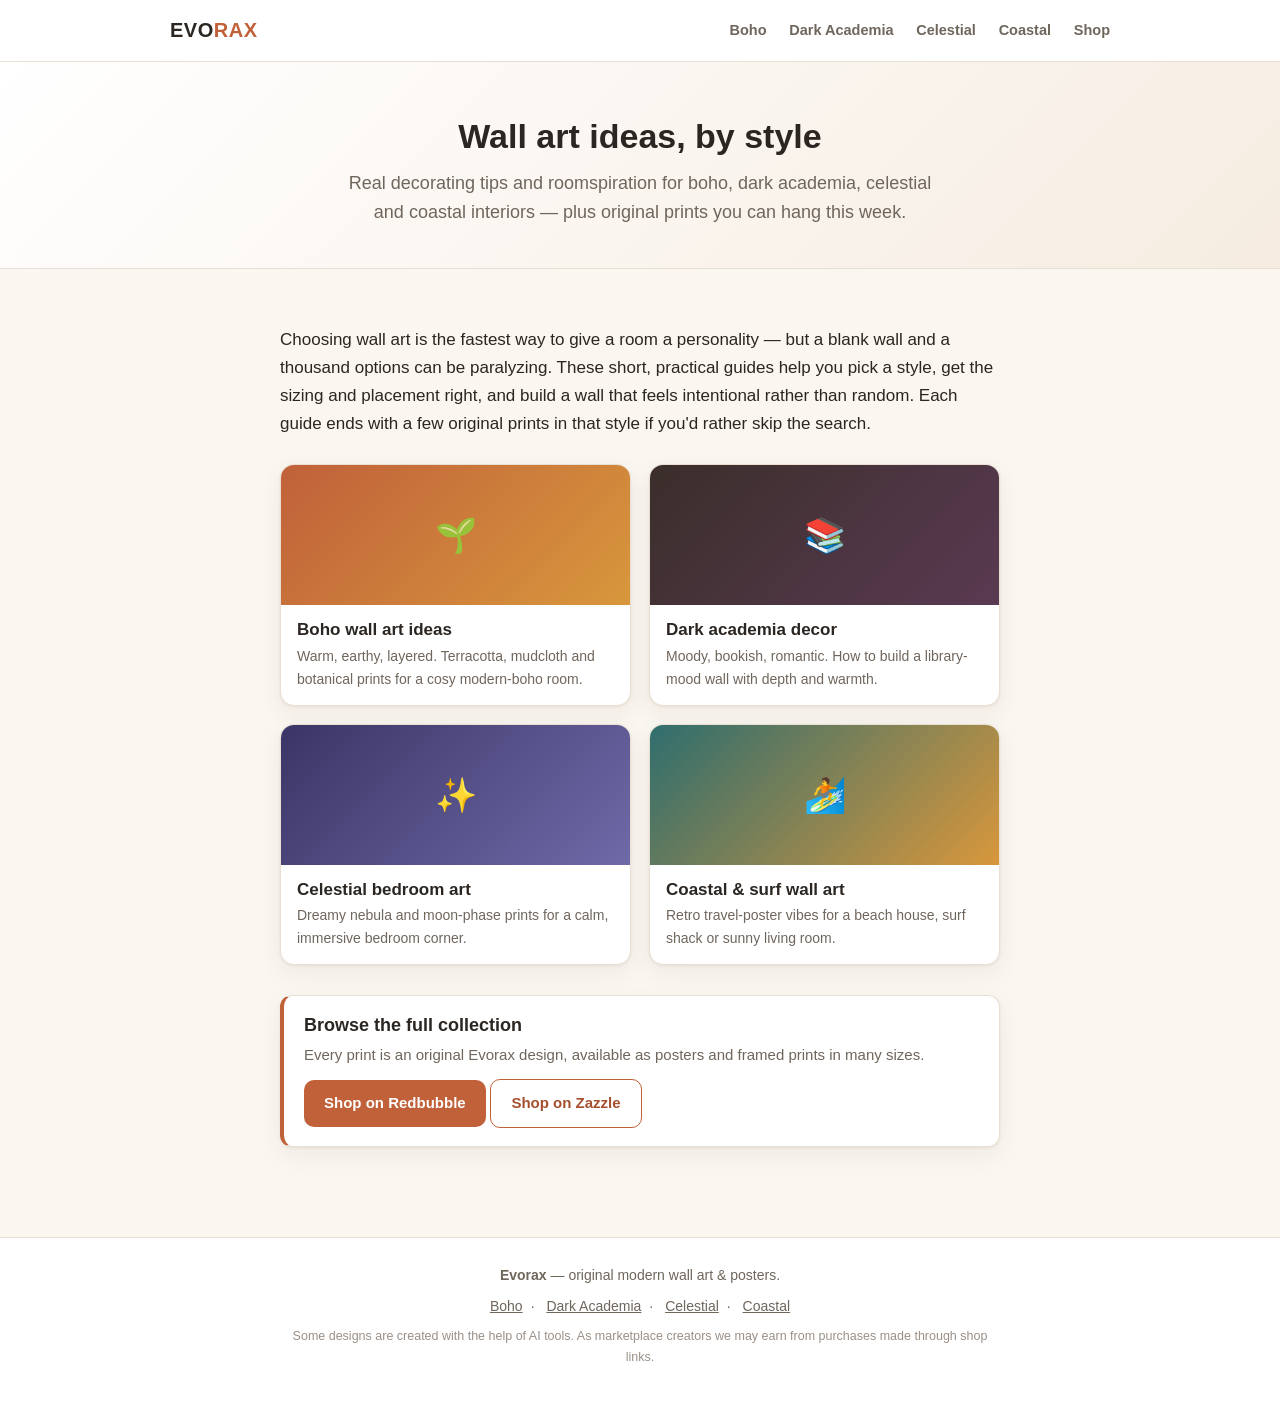
==== index.html @ 0cabb563 "Add files via upload" ====
<!doctype html>
<html lang="en">
<head>
<meta charset="utf-8">
<meta name="viewport" content="width=device-width, initial-scale=1">
<title>Wall Art Ideas & Roomspiration by Evorax | Modern, Boho & Celestial Prints</title>
<meta name="description" content="Wall art ideas and room inspiration for every style — boho, dark academia, celestial and coastal. Real decorating tips plus original printable posters and prints.">
<link rel="canonical" href="https://evorax.example/">
<link rel="stylesheet" href="style.css">
<meta property="og:title" content="Wall Art Ideas & Roomspiration by Evorax">
<meta property="og:description" content="Decorating ideas by style — boho, dark academia, celestial, coastal — with original art prints.">
<meta property="og:type" content="website">
</head>
<body>
<header class="site">
  <div class="nav">
    <a class="brand" href="index.html">EVO<span>RAX</span></a>
    <nav>
      <a href="boho-wall-art-ideas.html">Boho</a>
      <a href="dark-academia-decor.html">Dark Academia</a>
      <a href="celestial-bedroom-art.html">Celestial</a>
      <a href="coastal-surf-wall-art.html">Coastal</a>
      <a href="https://www.redbubble.com/people/Evorax/shop" target="_blank" rel="noopener">Shop</a>
    </nav>
  </div>
</header>

<section class="hero">
  <div class="wrap">
    <h1>Wall art ideas, by style</h1>
    <p>Real decorating tips and roomspiration for boho, dark academia, celestial and coastal interiors — plus original prints you can hang this week.</p>
  </div>
</section>

<main>
  <div class="wrap">
    <p>Choosing wall art is the fastest way to give a room a personality — but a blank wall and a thousand options can be paralyzing. These short, practical guides help you pick a style, get the sizing and placement right, and build a wall that feels intentional rather than random. Each guide ends with a few original prints in that style if you'd rather skip the search.</p>

    <div class="grid">
      <a class="card" href="boho-wall-art-ideas.html">
        <div class="thumb t-boho">&#127793;</div>
        <div class="body"><h3>Boho wall art ideas</h3><p>Warm, earthy, layered. Terracotta, mudcloth and botanical prints for a cosy modern-boho room.</p></div>
      </a>
      <a class="card" href="dark-academia-decor.html">
        <div class="thumb t-dark">&#128218;</div>
        <div class="body"><h3>Dark academia decor</h3><p>Moody, bookish, romantic. How to build a library-mood wall with depth and warmth.</p></div>
      </a>
      <a class="card" href="celestial-bedroom-art.html">
        <div class="thumb t-cel">&#10024;</div>
        <div class="body"><h3>Celestial bedroom art</h3><p>Dreamy nebula and moon-phase prints for a calm, immersive bedroom corner.</p></div>
      </a>
      <a class="card" href="coastal-surf-wall-art.html">
        <div class="thumb t-coast">&#127940;</div>
        <div class="body"><h3>Coastal & surf wall art</h3><p>Retro travel-poster vibes for a beach house, surf shack or sunny living room.</p></div>
      </a>
    </div>

    <div class="cta">
      <h3>Browse the full collection</h3>
      <p>Every print is an original Evorax design, available as posters and framed prints in many sizes.</p>
      <a class="btn" href="https://www.redbubble.com/people/Evorax/shop" target="_blank" rel="noopener">Shop on Redbubble</a>
      <a class="btn alt" href="https://www.zazzle.com/store/evorax" target="_blank" rel="noopener">Shop on Zazzle</a>
    </div>
  </div>
</main>

<footer class="site">
  <div class="wrap">
    <div><strong>Evorax</strong> — original modern wall art &amp; posters.</div>
    <div style="margin-top:8px">
      <a href="boho-wall-art-ideas.html">Boho</a>·
      <a href="dark-academia-decor.html">Dark Academia</a>·
      <a href="celestial-bedroom-art.html">Celestial</a>·
      <a href="coastal-surf-wall-art.html">Coastal</a>
    </div>
    <p class="disc">Some designs are created with the help of AI tools. As marketplace creators we may earn from purchases made through shop links.</p>
  </div>
</footer>
</body>
</html>
---- style.css ----
/* Evorax — wall art ideas mini-site */
:root{
  --bg:#faf6f0; --card:#fff; --ink:#2b2622; --muted:#6f665c;
  --line:#e9e0d3; --terra:#c0613a; --terra-d:#a44f2e; --plum:#5a3a52; --jade:#5a7d6e;
  --shadow:0 1px 3px rgba(60,40,20,.07),0 8px 24px rgba(60,40,20,.06);
}
*{box-sizing:border-box}
html{scroll-behavior:smooth}
body{margin:0;background:var(--bg);color:var(--ink);
  font-family:-apple-system,BlinkMacSystemFont,"Segoe UI",Roboto,Helvetica,Arial,sans-serif;
  line-height:1.65;font-size:17px}
.wrap{max-width:760px;margin:0 auto;padding:0 20px}
a{color:var(--terra-d)}
a:hover{color:var(--terra)}

/* header / nav */
header.site{background:#fff;border-bottom:1px solid var(--line);position:sticky;top:0;z-index:10}
.nav{max-width:980px;margin:0 auto;padding:14px 20px;display:flex;align-items:center;justify-content:space-between;flex-wrap:wrap;gap:10px}
.brand{font-weight:800;font-size:20px;letter-spacing:.5px;color:var(--ink);text-decoration:none}
.brand span{color:var(--terra)}
.nav nav a{margin-left:18px;font-size:14.5px;font-weight:600;text-decoration:none;color:var(--muted)}
.nav nav a:hover{color:var(--terra)}

/* hero */
.hero{background:linear-gradient(135deg,#fff,#f6ece1);padding:54px 0 40px;text-align:center;border-bottom:1px solid var(--line)}
.hero h1{font-size:34px;line-height:1.2;margin:0 0 12px}
.hero p{font-size:18px;color:var(--muted);max-width:600px;margin:0 auto}

/* content */
main{padding:40px 0 10px}
h1,h2,h3{line-height:1.25}
article h1{font-size:30px;margin:0 0 8px}
.meta{color:var(--muted);font-size:14px;margin:0 0 26px}
article h2{font-size:22px;margin:34px 0 10px}
article p{margin:0 0 16px}
article ul{margin:0 0 16px;padding-left:22px}
article li{margin-bottom:7px}

/* cards grid */
.grid{display:grid;grid-template-columns:1fr 1fr;gap:18px;margin:26px 0}
@media(max-width:620px){.grid{grid-template-columns:1fr}}
.card{display:block;background:var(--card);border:1px solid var(--line);border-radius:14px;overflow:hidden;box-shadow:var(--shadow);text-decoration:none;color:inherit;transition:transform .08s ease}
.card:hover{transform:translateY(-2px)}
.card .thumb{height:140px;display:flex;align-items:center;justify-content:center;font-size:34px;color:#fff}
.t-boho{background:linear-gradient(135deg,#c0613a,#d8973c)}
.t-dark{background:linear-gradient(135deg,#3a2e2a,#5a3a52)}
.t-cel{background:linear-gradient(135deg,#3b3566,#6f6aa8)}
.t-coast{background:linear-gradient(135deg,#2f6e6e,#d8973c)}
.t-gallery{background:linear-gradient(135deg,#5a7d6e,#c0613a)}
.card .body{padding:14px 16px}
.card .body h3{margin:0 0 4px;font-size:17px}
.card .body p{margin:0;font-size:14px;color:var(--muted)}

/* CTA */
.cta{background:#fff;border:1px solid var(--line);border-left:4px solid var(--terra);border-radius:12px;padding:18px 20px;margin:30px 0;box-shadow:var(--shadow)}
.cta h3{margin:0 0 6px;font-size:18px}
.cta p{margin:0 0 12px;color:var(--muted);font-size:15px}
.btn{display:inline-block;background:var(--terra);color:#fff;text-decoration:none;font-weight:700;padding:11px 20px;border-radius:10px;font-size:15px}
.btn:hover{background:var(--terra-d);color:#fff}
.btn.alt{background:#fff;color:var(--terra-d);border:1.5px solid var(--terra)}

/* footer */
footer.site{margin-top:50px;border-top:1px solid var(--line);background:#fff}
footer.site .wrap{padding:26px 20px;color:var(--muted);font-size:14px;text-align:center}
footer.site a{color:var(--muted);margin:0 8px}
.disc{font-size:12.5px;color:#9a9088;margin-top:8px}
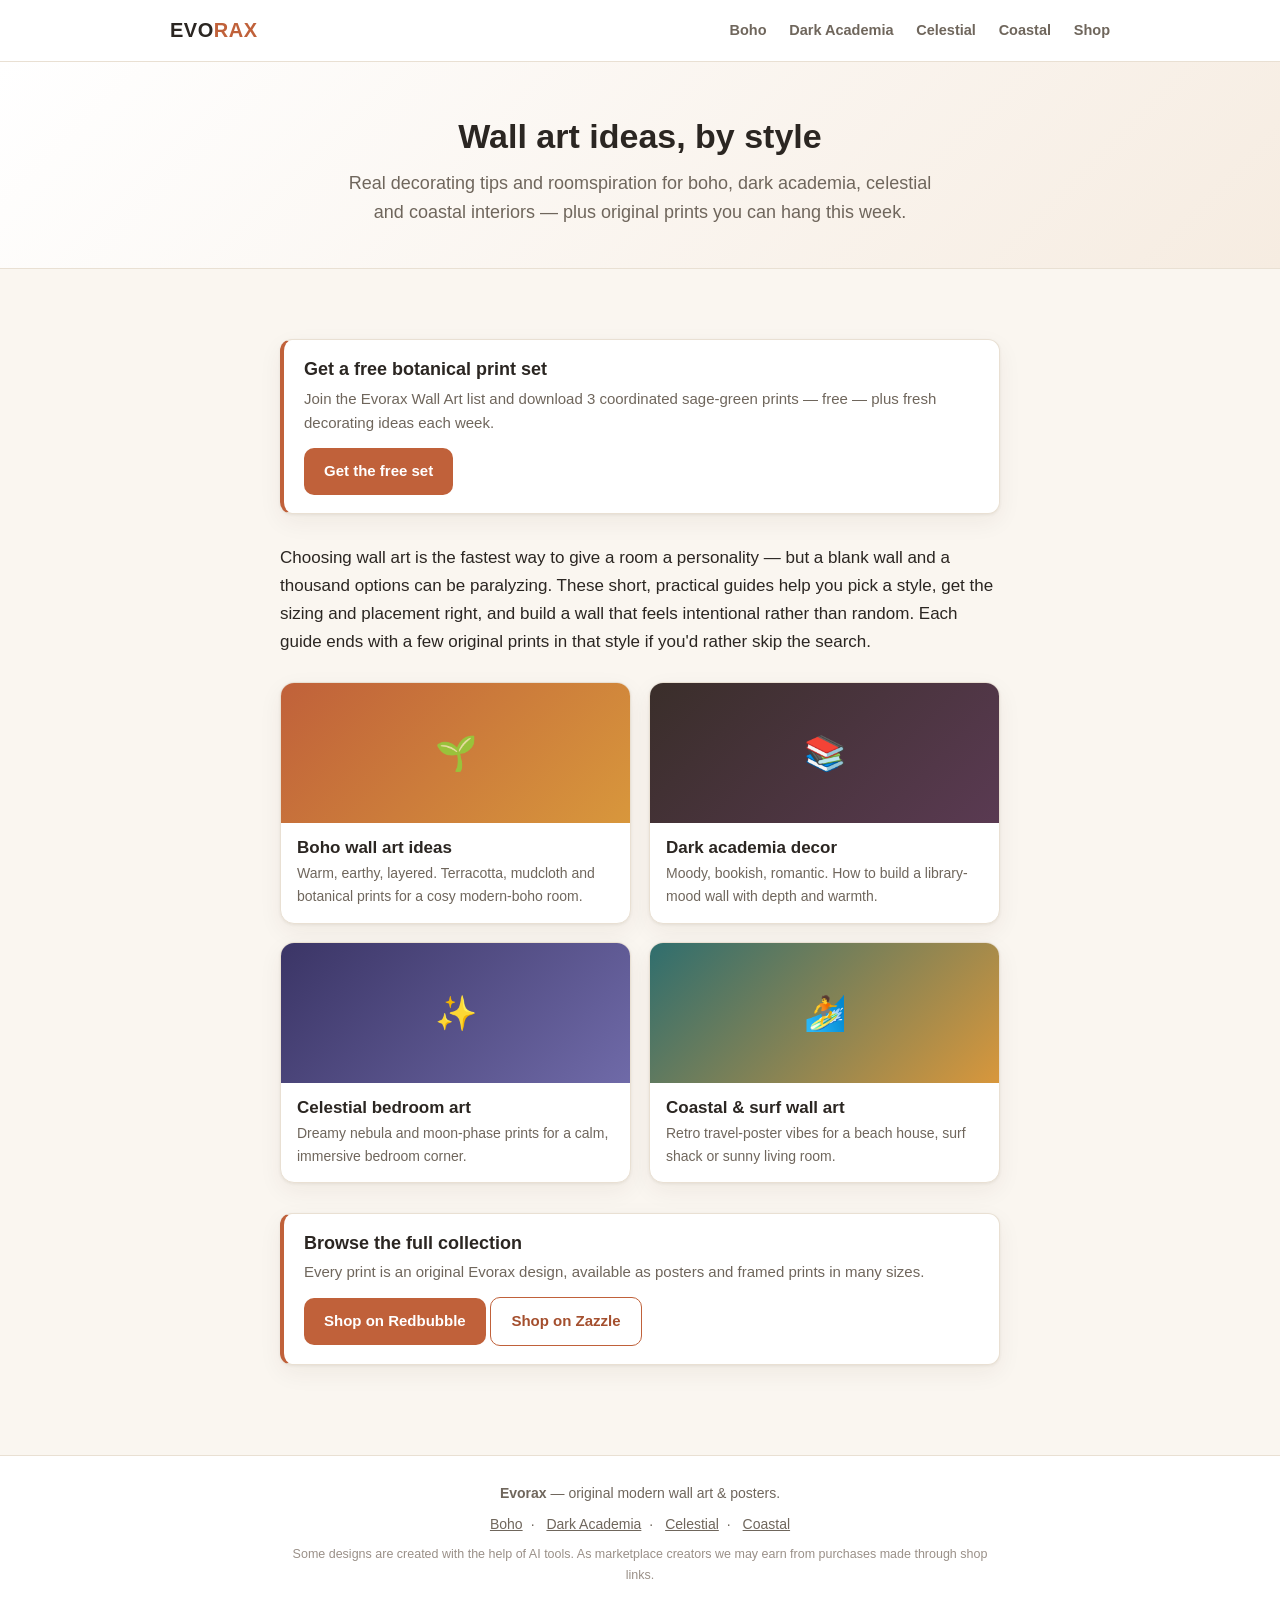
==== commit f96c17fe: "Add email capture block (Evorax Wall Art lead magnet)" ====
--- a/index.html
+++ b/index.html
@@ -5,7 +5,8 @@
 <meta name="viewport" content="width=device-width, initial-scale=1">
 <title>Wall Art Ideas & Roomspiration by Evorax | Modern, Boho & Celestial Prints</title>
 <meta name="description" content="Wall art ideas and room inspiration for every style — boho, dark academia, celestial and coastal. Real decorating tips plus original printable posters and prints.">
-<link rel="canonical" href="https://evorax.example/">
+<link rel="canonical" href="https://evorax000.github.io/">
+<meta name="p:domain_verify" content="912c2a3627c3933a064b9e98ed0b8a7d"/>
 <link rel="stylesheet" href="style.css">
 <meta property="og:title" content="Wall Art Ideas & Roomspiration by Evorax">
 <meta property="og:description" content="Decorating ideas by style — boho, dark academia, celestial, coastal — with original art prints.">
@@ -34,6 +35,12 @@
 
 <main>
   <div class="wrap">
+    <div class="cta">
+      <h3>Get a free botanical print set</h3>
+      <p>Join the Evorax Wall Art list and download 3 coordinated sage-green prints &mdash; free &mdash; plus fresh decorating ideas each week.</p>
+      <a class="btn" href="https://evorax-wallart.beehiiv.com/subscribe" target="_blank" rel="noopener">Get the free set</a>
+    </div>
+
     <p>Choosing wall art is the fastest way to give a room a personality — but a blank wall and a thousand options can be paralyzing. These short, practical guides help you pick a style, get the sizing and placement right, and build a wall that feels intentional rather than random. Each guide ends with a few original prints in that style if you'd rather skip the search.</p>
 
     <div class="grid">
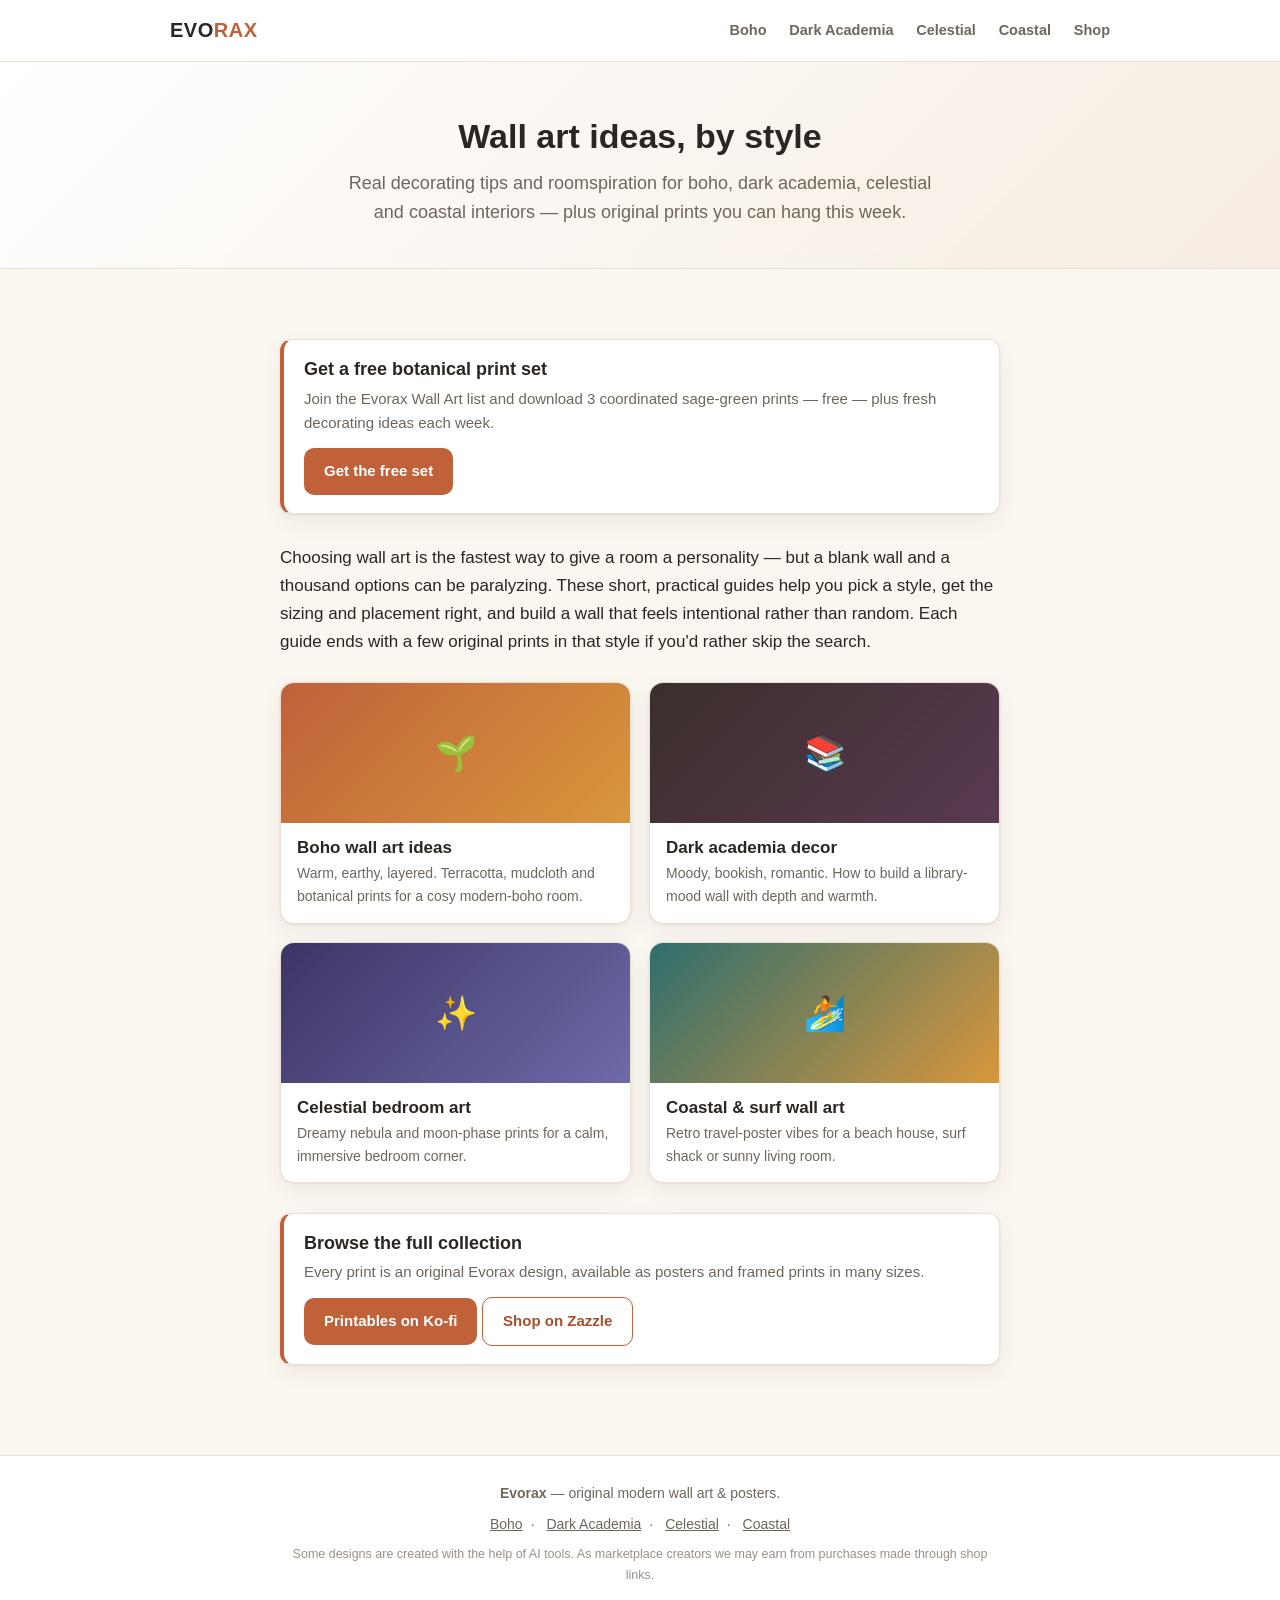
==== commit 67d74c53: "Liens Redbubble (boutique fermee) remplaces par Zazzle et Ko-fi go posters de Germain (27/11).  Co" ====
--- a/index.html
+++ b/index.html
@@ -21,7 +21,7 @@
       <a href="dark-academia-decor.html">Dark Academia</a>
       <a href="celestial-bedroom-art.html">Celestial</a>
       <a href="coastal-surf-wall-art.html">Coastal</a>
-      <a href="https://www.redbubble.com/people/Evorax/shop" target="_blank" rel="noopener">Shop</a>
+      <a href="https://www.zazzle.com/store/evorax" target="_blank" rel="noopener">Shop</a>
     </nav>
   </div>
 </header>
@@ -65,7 +65,7 @@
     <div class="cta">
       <h3>Browse the full collection</h3>
       <p>Every print is an original Evorax design, available as posters and framed prints in many sizes.</p>
-      <a class="btn" href="https://www.redbubble.com/people/Evorax/shop" target="_blank" rel="noopener">Shop on Redbubble</a>
+      <a class="btn" href="https://ko-fi.com/evorax/shop" target="_blank" rel="noopener">Printables on Ko-fi</a>
       <a class="btn alt" href="https://www.zazzle.com/store/evorax" target="_blank" rel="noopener">Shop on Zazzle</a>
     </div>
   </div>
